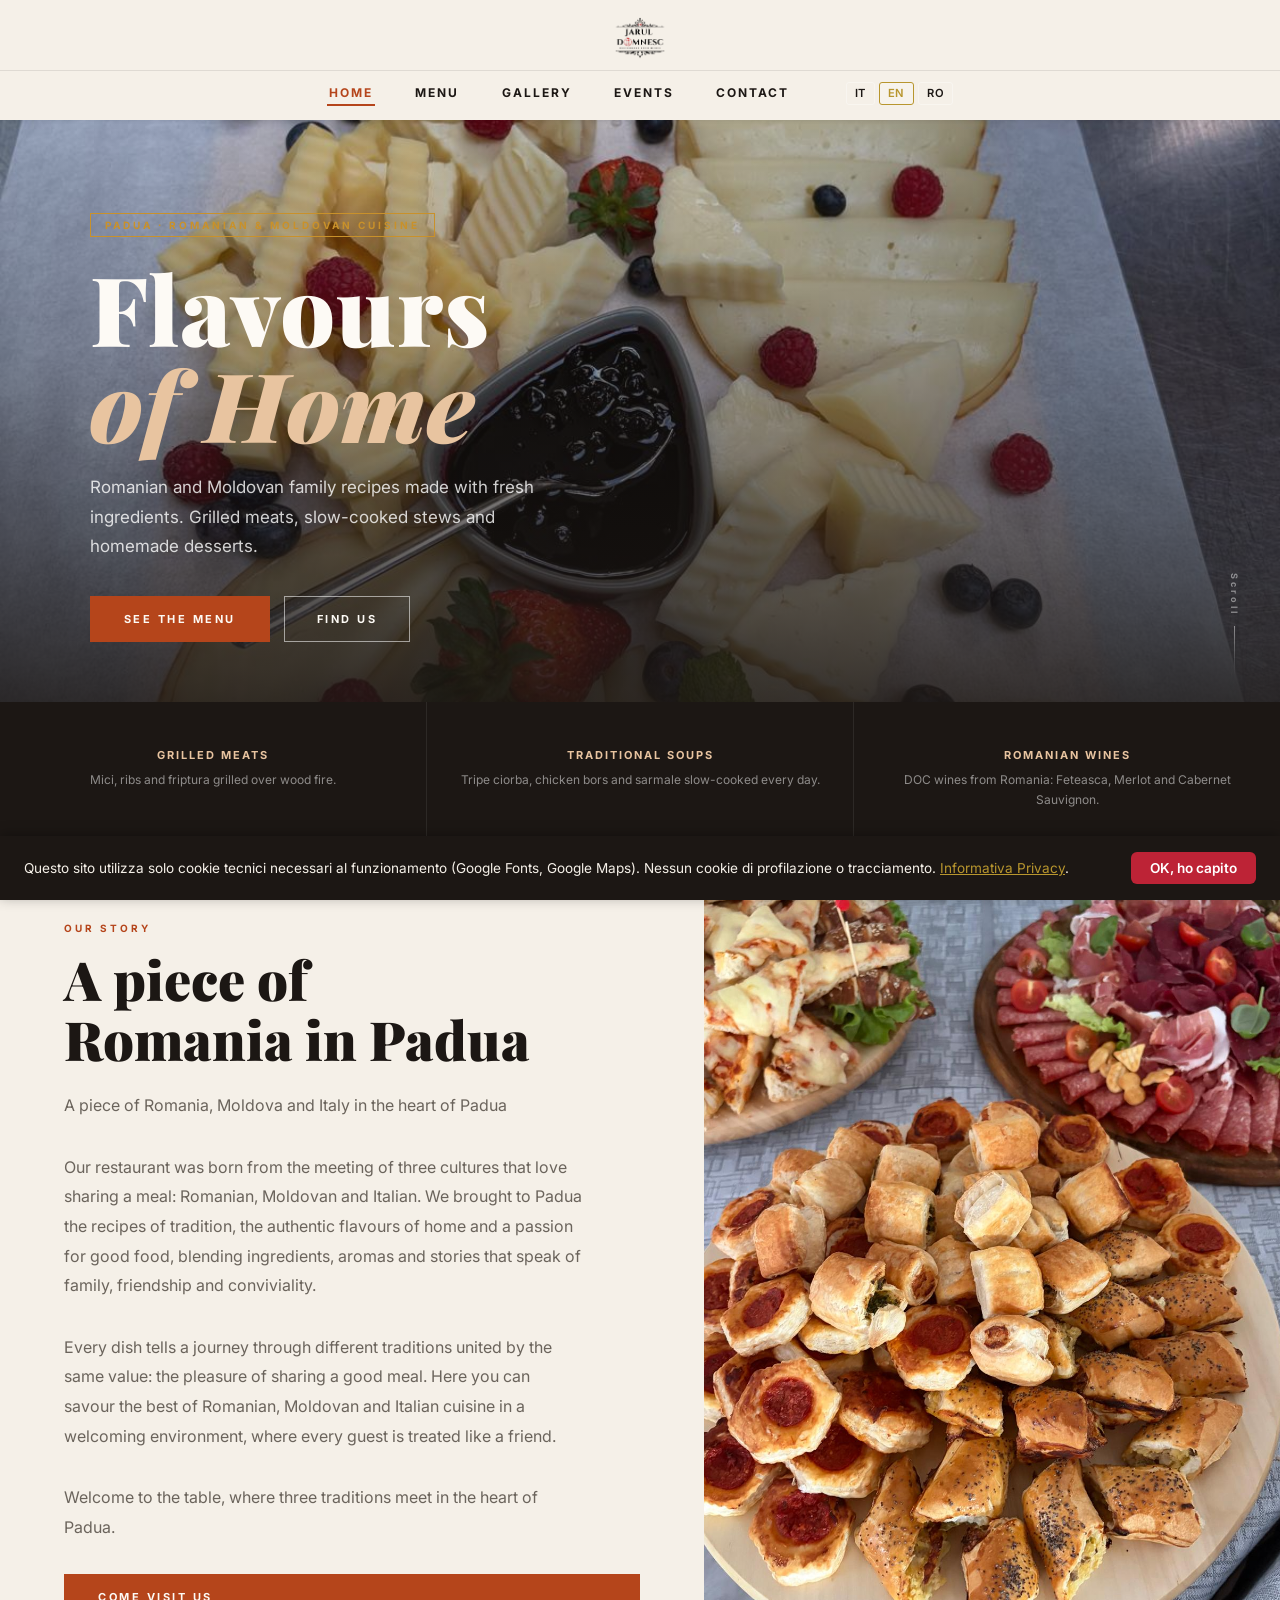
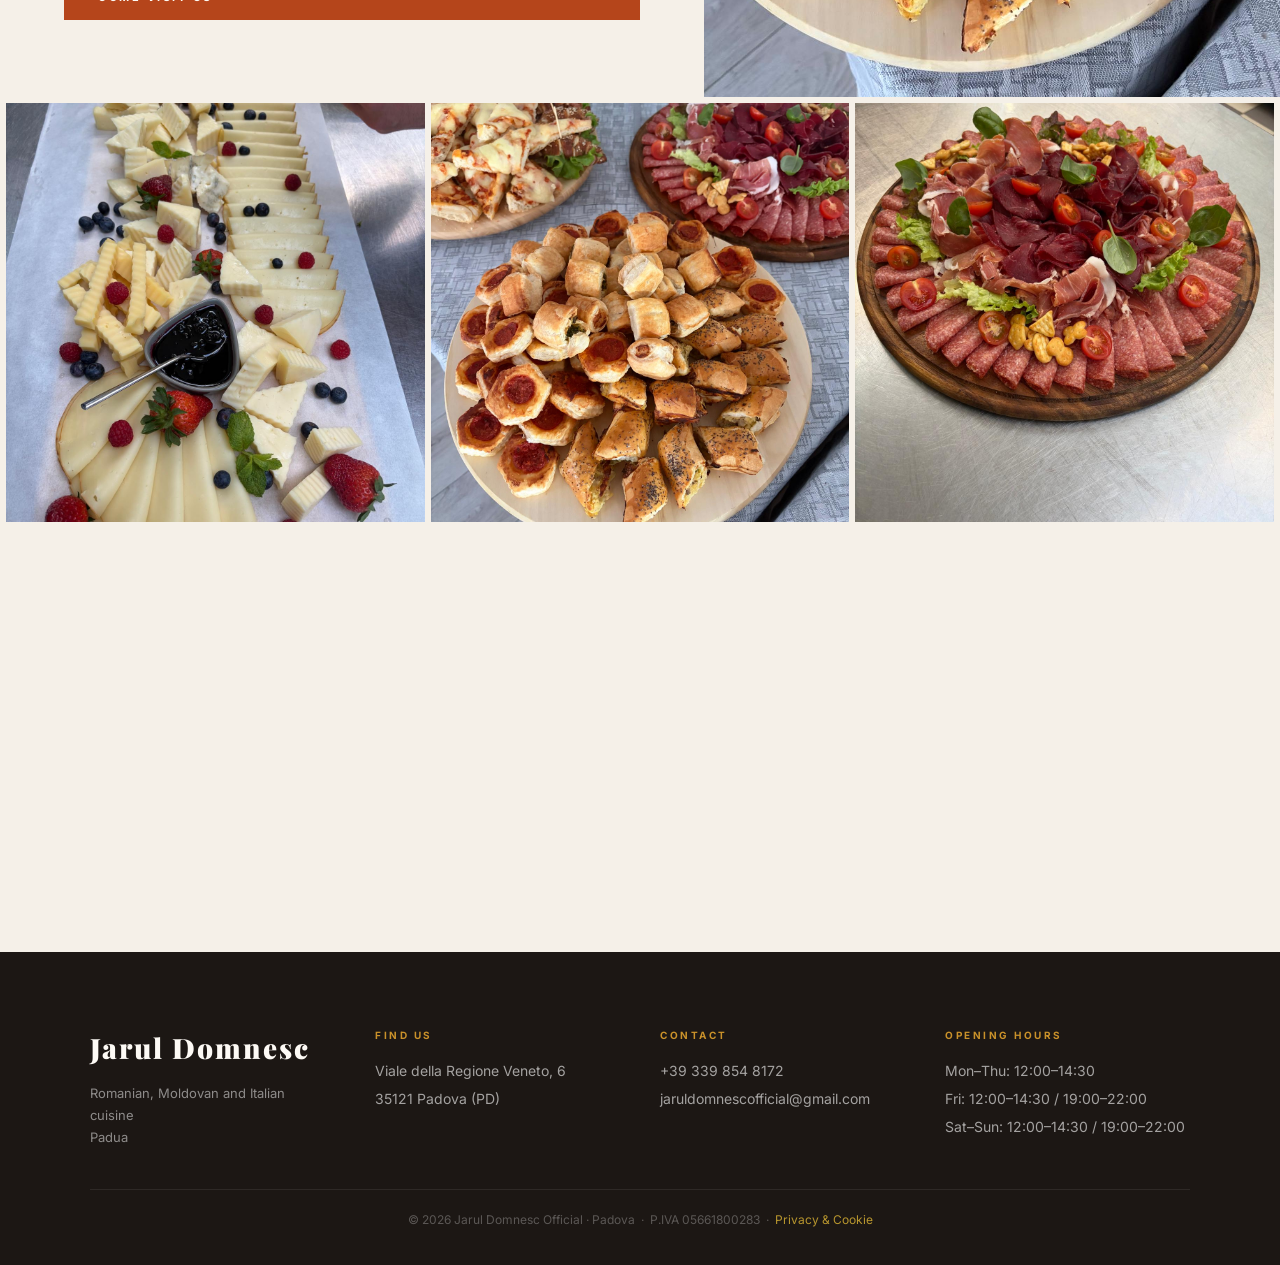
==== index.html @ e183e710 "Modificato il nome delle immagini" ====
<!DOCTYPE html>
<html lang="it">
<head>
  <meta charset="UTF-8">
  <meta name="viewport" content="width=device-width, initial-scale=1.0">
  <meta name="description" content="Jarul Domnesc Official — Ristorante di cucina rumena, moldava e italiana a Padova. Menu fisso a pranzo, aperto tutti i giorni.">
  <title>Jarul Domnesc Official — Ristorante Rumeno · Padova</title>
  <meta property="og:title" content="Jarul Domnesc Official — Ristorante Rumeno · Padova">
  <meta property="og:description" content="Cucina rumena, moldava e italiana nel cuore di Padova. Sapori autentici, carne alla brace e ospitalità calda.">
  <meta property="og:type" content="restaurant">
  <meta property="og:locale" content="it_IT">
  <link rel="preconnect" href="https://fonts.googleapis.com">
  <link rel="preconnect" href="https://fonts.gstatic.com" crossorigin>
  <link href="https://fonts.googleapis.com/css2?family=Playfair+Display:ital,wght@0,700;0,900;1,700&family=Inter:wght@400;600;700&display=swap" rel="stylesheet">
  <link rel="stylesheet" href="assets/css/style.css">
  <style>
    .hero-video-wrap { position: absolute; inset: 0; overflow: hidden; z-index: 0; }
    .hero-video-wrap video { width: 100%; height: 100%; object-fit: cover; display: block; }
    .hero-video-wrap img { position: absolute; inset: 0; width: 100%; height: 100%; object-fit: cover; z-index: -1; }

    /* ─── Language switcher ─────────────────────────────────────────── */
    .lang-switcher {
      display: flex;
      align-items: center;
      gap: 0.25rem;
      margin-left: 1rem;
    }
    .lang-btn {
      background: transparent;
      border: 1px solid rgba(255, 255, 255, 0.35);
      color: inherit;
      font: 600 0.7rem/1 'Inter', sans-serif;
      letter-spacing: 0.05em;
      padding: 0.3rem 0.5rem;
      border-radius: 3px;
      cursor: pointer;
      transition: background 0.2s, border-color 0.2s;
    }
    .lang-btn:hover {
      background: rgba(255, 255, 255, 0.12);
      border-color: rgba(255, 255, 255, 0.6);
    }
    .lang-btn--active {
      background: rgba(255, 255, 255, 0.18);
      border-color: #b8962e;
      color: #b8962e;
    }

    /* ─── Video grid items ──────────────────────────────────────────── */
    .foto-grid-item video {
      width: 100%;
      height: 100%;
      object-fit: cover;
      display: block;
    }
  </style>
</head>
<body>

  <a class="skip-link" href="#main-content" data-i18n="skip.link">Salta al contenuto</a>

  <nav class="topnav" id="myTopnav" aria-label="Navigazione principale">
    <div class="nav-top-row">
      <a href="index.html" class="logo"><img src="assets/logo-removebg-jarulDomnesc.png" alt="Jarul Domnesc" height="55" style="display:block;"></a>
      <button class="nav-hamburger" id="navHamburger" aria-label="Apri menu" aria-expanded="false">&#9776;</button>
    </div>
    <div class="nav-links">
      <a href="index.html" data-i18n="nav.home">Home</a>
      <a href="menu.html" data-i18n="nav.menu">Menu</a>
      <a href="struttura.html" data-i18n="nav.struttura">Struttura</a>
      <a href="eventi.html" data-i18n="nav.eventi">Eventi</a>
      <a href="contatti.html" data-i18n="nav.contatti">Contatti</a>
      <div class="lang-switcher" aria-label="Seleziona lingua">
        <button type="button" data-lang-btn="it" class="lang-btn lang-btn--active" aria-label="Italiano">IT</button>
        <button type="button" data-lang-btn="en" class="lang-btn" aria-label="English">EN</button>
        <button type="button" data-lang-btn="ro" class="lang-btn" aria-label="Română">RO</button>
      </div>
    </div>
  </nav>

  <main id="main-content">

    <section class="hero" aria-label="Hero">
      <div class="hero-video-wrap" aria-hidden="true">
        <img src="assets/tagliere2.jpeg" alt="">
        <video autoplay muted loop playsinline preload="none">
          <source src="assets/WhatsApp Video 2026-06-10 at 07.23.28.mp4" type="video/mp4">
        </video>
      </div>
      <div class="hero-inner">
        <span class="hero-badge" data-i18n="hero.badge">Padova &middot; Cucina Rumena &amp; Moldava</span>
        <h1 class="hero-title" data-i18n="hero.title">Sapori<br><em>di Casa</em></h1>
        <p class="hero-sub" data-i18n="hero.sub">Piatti della tradizione rumena e moldava preparati con ingredienti freschi e ricette di famiglia. Carne alla brace, stufati lenti e dolci fatti in casa.</p>
        <div class="hero-ctas">
          <a href="menu.html" class="btn-primary" data-i18n="hero.cta.menu">Scopri il Menu</a>
          <a href="contatti.html" class="btn-ghost" data-i18n="hero.cta.map">Dove Siamo</a>
        </div>
      </div>
      <div class="hero-scroll-hint" aria-hidden="true">
        <span data-i18n="scroll.hint">Scorri</span>
        <div class="scroll-line"></div>
      </div>
    </section>

    <section class="features-strip" aria-label="Caratteristiche">
      <div class="feature-item">
        <span class="feature-icon" aria-hidden="true"></span>
        <div class="feature-title" data-i18n="feat.grill.title">Carne alla Brace</div>
        <p class="feature-desc" data-i18n="feat.grill.desc">Mici, costite e friptura grigliate al momento su brace di legna.</p>
      </div>
      <div class="feature-item">
        <span class="feature-icon" aria-hidden="true"></span>
        <div class="feature-title" data-i18n="feat.soup.title">Zuppe Tradizionali</div>
        <p class="feature-desc" data-i18n="feat.soup.desc">Ciorba di trippa, bors di pollo e sarmale cotti a fuoco lento ogni giorno.</p>
      </div>
      <div class="feature-item">
        <span class="feature-icon" aria-hidden="true"></span>
        <div class="feature-title" data-i18n="feat.wine.title">Vini Rumeni</div>
        <p class="feature-desc" data-i18n="feat.wine.desc">Selezione di vini DOC della Romania: Feteasca, Merlot e Cabernet Sauvignon.</p>
      </div>
    </section>

    <section class="about-strip" aria-label="Chi siamo">
      <div class="about-strip-text">
        <span class="section-eyebrow" data-i18n="about.eyebrow">La Nostra Storia</span>
        <h2 class="section-title" data-i18n="about.title">Un pezzo di<br>Romania a Padova</h2>
        <p class="section-body section-body--subtitle" data-i18n="about.subtitle">Un pezzo di Romania, Moldova e Italia nel cuore di Padova</p>
        <p class="section-body" data-i18n="about.body">Il nostro ristorante nasce dall'incontro di tre culture che amano stare a tavola: quella rumena, moldava e italiana. Abbiamo portato a Padova le ricette della tradizione, i sapori autentici di casa e la passione per la buona cucina, unendo ingredienti, profumi e storie che parlano di famiglia, amicizia e convivialità.</p>
        <p class="section-body" data-i18n="about.body2">Ogni piatto racconta un viaggio tra tradizioni diverse ma accomunate dallo stesso valore: il piacere di condividere un buon pasto. Qui potrete assaporare il meglio della cucina rumena, moldava e italiana in un ambiente accogliente, dove ogni ospite è accolto come un amico.</p>
        <p class="section-body section-body--tagline" data-i18n="about.tagline">Benvenuti a tavola, dove tre tradizioni si incontrano nel cuore di Padova. 🇷🇴🇲🇩🇮🇹🍷✨</p>
        <a href="contatti.html" class="btn-primary" data-i18n="about.cta">Vieni a Trovarci</a>
      </div>
      <div class="about-strip-img">
        <img src="assets/tagliere1.jpeg" alt="Salone del ristorante Jarul Domnesc Official a Padova" width="800" height="600" loading="lazy">
      </div>
    </section>

    <section class="foto-grid" aria-label="Galleria foto">
      <div class="foto-grid-item"><img src="assets/tagliere2.jpeg" alt="Piatto di formaggi con marmellata" width="600" height="600" loading="lazy"></div>
      <div class="foto-grid-item"><img src="assets/tagliere1.jpeg" alt="Piatti del ristorante" width="600" height="600" loading="lazy"></div>
      <div class="foto-grid-item"><img src="assets/tagliere.jpeg" alt="Salumi" width="600" height="600" loading="lazy"></div>
      <div class="foto-grid-item">
        <video autoplay muted loop playsinline preload="none" aria-label="Video piatto del ristorante">
          <source src="assets/WhatsApp Video 2026-06-10 at 07.15.23.mp4" type="video/mp4">
        </video>
      </div>
      <div class="foto-grid-item">
        <video autoplay muted loop playsinline preload="none" aria-label="Video piatto del ristorante">
          <source src="assets/WhatsApp Video 2026-06-10 at 07.16.07.mp4" type="video/mp4">
        </video>
      </div>
      <div class="foto-grid-item">
        <video autoplay muted loop playsinline preload="none" aria-label="Video piatto del ristorante">
          <source src="assets/WhatsApp Video 2026-06-10 at 07.17.47.mp4" type="video/mp4">
        </video>
      </div>
    </section>

  </main>

  <footer>
    <div class="footer-inner">
      <div class="footer-brand">
        <div class="footer-logo"><em>Jarul</em> Domnesc</div>
        <p class="footer-tagline" data-i18n="footer.tagline">Cucina rumena, moldava e italiana<br>Padova</p>
      </div>
      <div class="footer-col">
        <h4 data-i18n="footer.where">Dove Siamo</h4>
        <address>Viale della Regione Veneto, 6<br>35121 Padova (PD)</address>
      </div>
      <div class="footer-col">
        <h4 data-i18n="footer.contacts">Contatti</h4>
        <p><a href="tel:+393398548172">+39 339 854 8172</a></p>
        <p><a href="mailto:jaruldomnescofficial@gmail.com">jaruldomnescofficial@gmail.com</a></p>
      </div>
      <div class="footer-col">
        <h4 data-i18n="footer.hours">Orari</h4>
        <p data-i18n="footer.schedule">Lun&ndash;Gio: 12:00&ndash;14:30<br>Ven: 12:00&ndash;14:30 / 19:00&ndash;22:00<br>Sab&ndash;Dom: 12:00&ndash;14:30 / 19:00&ndash;22:00</p>
      </div>
    </div>
    <div class="footer-bottom">
      &copy; 2026 Jarul Domnesc Official &middot; Padova &nbsp;&middot;&nbsp; P.IVA 05661800283
      &nbsp;&middot;&nbsp; <a href="privacy.html" style="color:#b8962e;">Privacy &amp; Cookie</a>
    </div>
  </footer>

  <button class="scroll-top" id="scrollTop" aria-label="Torna su">&#8679;</button>
  <script src="assets/js/main.js" defer></script>
  <script src="assets/js/cookie.js" defer></script>
  <script src="assets/js/i18n.js" defer></script>
</body>
</html>
---- assets/css/style.css ----
/* ============================================
   JARUL DOMNESC — Global Stylesheet
   Ristorante Rumeno · Padova
============================================ */

:root {
  --bg:           #f5f0e8;
  --accent:       #b5451b;
  --accent-dark:  #8a2f10;
  --accent-light: #e8c4a0;
  --black:        #1c1714;
  --gray:         #6b645c;
  --footer-bg:    #1c1714;
  --white:        #fdfaf5;
  --gold:         #c9912a;
  --font-display: 'Playfair Display', 'Georgia', serif;
  --font-body:    'Inter', 'Helvetica Neue', sans-serif;
}

*, *::before, *::after { box-sizing: border-box; margin: 0; padding: 0; }
html { scroll-behavior: smooth; }
body { font-family: var(--font-body); background-color: var(--bg); color: var(--black); overflow-x: hidden; }
img { display: block; max-width: 100%; height: auto; }
a { text-decoration: none; color: inherit; }

.skip-link { position: absolute; top: -40px; left: 0; background: var(--accent); color: var(--white); padding: 8px 16px; z-index: 9999; transition: top .2s; }
.skip-link:focus { top: 0; }

.topnav { position: fixed; top: 0; left: 0; width: 100%; background-color: var(--bg); z-index: 1000; box-shadow: 0 1px 4px rgba(0,0,0,0.08); display: flex; flex-direction: column; align-items: stretch; }
.nav-top-row { display: flex; align-items: center; justify-content: center; padding: 16px 24px 0; position: relative; }
.logo { display: flex; align-items: center; } .logo img { height: 44px; width: auto; display: block; mix-blend-mode: multiply; } font-family: var(--font-display); font-size: clamp(20px, 3vw, 36px); font-weight: 900; letter-spacing: 2px; text-align: center; color: var(--black); }
.logo em { font-style: normal; color: inherit; }
.nav-links { display: flex; align-items: center; justify-content: center; gap: clamp(14px, 3vw, 44px); padding: 10px 24px 14px; border-top: 1px solid rgba(0,0,0,0.09); margin-top: 10px; flex-wrap: wrap; }
.nav-links a { font-size: clamp(10px, 1.1vw, 12px); font-weight: 700; letter-spacing: 2px; color: var(--black); padding: 4px 2px; border-bottom: 2px solid transparent; transition: color .2s, border-color .2s; white-space: nowrap; text-transform: uppercase; }
.nav-links a:hover, .nav-links a.active { color: var(--accent); border-bottom-color: var(--accent); }
.nav-hamburger { display: none; position: absolute; right: 20px; top: 50%; transform: translateY(-50%); font-size: 22px; background: none; border: none; cursor: pointer; color: var(--black); padding: 4px 8px; line-height: 1; }
@media (max-width: 768px) {
  .nav-hamburger { display: block; }
  .nav-links { display: none; flex-direction: column; align-items: flex-start; gap: 0; padding: 0 20px 14px; margin-top: 8px; }
  .nav-links a { width: 100%; padding: 11px 0; border-bottom: 1px solid rgba(0,0,0,0.07); font-size: 13px; }
  .topnav.open .nav-links { display: flex; }
}

/* Hero con supporto video */
.hero { position: relative; min-height: clamp(480px, 78vh, 780px); display: flex; flex-direction: column; align-items: flex-start; justify-content: flex-end; padding: 0 clamp(28px, 7vw, 100px) 60px; overflow: hidden; background: var(--black); }
.hero::before { content: ''; position: absolute; inset: 0; z-index: 1; background: linear-gradient(to top, rgba(28,23,20,0.88) 0%, rgba(28,23,20,0.38) 50%, rgba(28,23,20,0.10) 100%); pointer-events: none; }
.hero-video-wrap { position: absolute; inset: 0; overflow: hidden; z-index: 0; }
.hero-video-wrap video { width: 100%; height: 100%; object-fit: cover; display: block; }
.hero-video-wrap img { position: absolute; inset: 0; width: 100%; height: 100%; object-fit: cover; z-index: -1; }
.hero-inner { position: relative; z-index: 2; max-width: 680px; text-align: left; }
.hero-badge { display: inline-block; font-size: 10px; font-weight: 700; letter-spacing: 3px; color: var(--gold); border: 1.5px solid var(--gold); padding: 5px 14px; margin-bottom: 22px; text-transform: uppercase; }
.hero-title { font-family: var(--font-display); font-size: clamp(44px, 8.5vw, 96px); font-weight: 900; color: var(--white); line-height: 1.0; letter-spacing: 1px; margin-bottom: 22px; }
.hero-title em { font-style: italic; color: var(--accent-light); }
.hero-sub { font-size: clamp(14px, 1.5vw, 17px); color: rgba(255,255,255,0.80); line-height: 1.75; max-width: 480px; margin-bottom: 34px; }
.hero-ctas { display: flex; gap: 14px; flex-wrap: wrap; }
.btn-primary { display: inline-block; background-color: var(--accent); color: var(--white); font-size: 11px; font-weight: 700; letter-spacing: 2.5px; padding: 16px 34px; transition: background .2s; text-transform: uppercase; }
.btn-primary:hover { background-color: var(--accent-dark); }
.btn-ghost { display: inline-block; background: transparent; color: var(--white); font-size: 11px; font-weight: 700; letter-spacing: 2.5px; padding: 15px 32px; border: 1.5px solid rgba(255,255,255,0.55); transition: background .2s, border-color .2s; text-transform: uppercase; }
.btn-ghost:hover { background: rgba(255,255,255,0.1); border-color: var(--white); }
.hero-scroll-hint { position: absolute; bottom: 28px; right: 40px; z-index: 2; display: flex; flex-direction: column; align-items: center; gap: 10px; }
.hero-scroll-hint span { font-size: 9px; font-weight: 700; letter-spacing: 3px; color: rgba(255,255,255,0.45); writing-mode: vertical-rl; }
.scroll-line { width: 1px; height: 48px; background: linear-gradient(to bottom, rgba(255,255,255,0.45), transparent); }
@media (max-width: 560px) { .hero { padding: 0 22px 44px; } .hero-scroll-hint { display: none; } }

.features-strip { background-color: var(--black); color: var(--white); display: flex; justify-content: center; align-items: stretch; flex-wrap: wrap; }
.feature-item { flex: 1; min-width: 180px; padding: clamp(22px, 3vw, 36px) clamp(16px, 2.5vw, 28px); text-align: center; border-right: 1px solid rgba(255,255,255,0.08); transition: background .2s; }
.feature-item:last-child { border-right: none; }
.feature-item:hover { background: rgba(255,255,255,0.04); }
.feature-icon { font-size: 26px; display: block; margin-bottom: 10px; }
.feature-title { font-size: 11px; font-weight: 700; letter-spacing: 2px; text-transform: uppercase; margin-bottom: 8px; color: var(--accent-light); }
.feature-desc { font-size: 12px; color: rgba(255,255,255,0.50); line-height: 1.65; }

.about-strip { display: flex; gap: 0; min-height: 480px; flex-wrap: wrap; }
.about-strip-text { flex: 1; min-width: 280px; padding: clamp(40px, 6vw, 90px) clamp(28px, 5vw, 72px); display: flex; flex-direction: column; justify-content: center; }
.section-eyebrow { font-size: 10px; font-weight: 700; letter-spacing: 3px; text-transform: uppercase; color: var(--accent); margin-bottom: 16px; display: block; }
.section-title { font-family: var(--font-display); font-size: clamp(28px, 4.5vw, 54px); font-weight: 900; line-height: 1.1; margin-bottom: 22px; }
.section-body { font-size: clamp(14px, 1.5vw, 16px); line-height: 1.85; color: var(--gray); max-width: 520px; margin-bottom: 32px; }
.about-strip-img { flex: 1; min-width: 280px; min-height: 380px; overflow: hidden; }
.about-strip-img img { width: 100%; height: 100%; object-fit: cover; transition: transform .5s ease; display: block; }
.about-strip-img img:hover { transform: scale(1.04); }

.menu-preview { background-color: var(--white); padding: clamp(44px, 6vw, 90px) clamp(20px, 5vw, 72px); text-align: center; }
.menu-preview-header { margin-bottom: 44px; }
.menu-preview-grid { display: grid; grid-template-columns: repeat(auto-fill, minmax(220px, 1fr)); gap: 28px; max-width: 1100px; margin: 0 auto 44px; }
.dish-card { background: var(--bg); overflow: hidden; transition: box-shadow .25s; }
.dish-card:hover { box-shadow: 0 8px 28px rgba(0,0,0,0.12); }
.dish-card-img { width: 100%; height: 180px; object-fit: cover; display: block; }
.dish-card-body { padding: 18px 20px; text-align: left; }
.dish-card-name { font-family: var(--font-display); font-size: 17px; font-weight: 700; margin-bottom: 6px; }
.dish-card-desc { font-size: 13px; color: var(--gray); line-height: 1.6; margin-bottom: 12px; }
.dish-card-price { font-weight: 700; font-size: 15px; color: var(--accent); }

.testimonial-strip { background-color: var(--accent); color: var(--white); padding: clamp(44px, 6vw, 80px) clamp(20px, 8vw, 120px); text-align: center; }
.testimonial-quote { font-family: var(--font-display); font-size: clamp(20px, 2.5vw, 28px); font-style: italic; line-height: 1.65; max-width: 760px; margin: 0 auto 24px; }
.testimonial-author { font-size: 12px; font-weight: 700; letter-spacing: 2px; text-transform: uppercase; color: rgba(255,255,255,0.60); }

.foto-grid { display: grid; grid-template-columns: repeat(3, 1fr); gap: 6px; padding: 6px; }
.foto-grid-item { overflow: hidden; aspect-ratio: 1 / 1; }
.foto-grid-item img { width: 100%; height: 100%; object-fit: cover; transition: transform .4s ease; display: block; }
.foto-grid-item img:hover { transform: scale(1.06); }
@media (max-width: 560px) { .foto-grid { grid-template-columns: repeat(2, 1fr); } }

footer { background-color: var(--footer-bg); color: rgba(255,255,255,0.70); padding: clamp(44px, 6vw, 80px) clamp(20px, 6vw, 72px) clamp(24px, 3vw, 40px); }
.footer-inner { display: grid; grid-template-columns: repeat(auto-fit, minmax(200px, 1fr)); gap: 40px; max-width: 1100px; margin: 0 auto 40px; }
.footer-brand { display: flex; flex-direction: column; gap: 16px; }
.footer-logo { font-family: var(--font-display); font-size: 28px; font-weight: 900; letter-spacing: 2px; color: var(--white); }
.footer-logo em { font-style: normal; color: inherit; }
.footer-tagline { font-size: 13px; line-height: 1.7; color: rgba(255,255,255,0.50); max-width: 240px; }
.footer-col h4 { font-size: 10px; font-weight: 700; letter-spacing: 2.5px; text-transform: uppercase; color: var(--gold); margin-bottom: 16px; }
.footer-col p, .footer-col address { font-size: 14px; line-height: 2; font-style: normal; color: rgba(255,255,255,0.60); }
.footer-col a { color: rgba(255,255,255,0.60); transition: color .2s; }
.footer-col a:hover { color: var(--accent-light); }
.footer-bottom { border-top: 1px solid rgba(255,255,255,0.08); padding-top: 22px; text-align: center; font-size: 12px; color: rgba(255,255,255,0.28); max-width: 1100px; margin: 0 auto; }

.nav-spacer { height: clamp(72px, 10vw, 110px); }

.menu-hero { position: relative; height: clamp(260px, 38vh, 420px); overflow: hidden; background: var(--black); margin-top: clamp(72px, 10vw, 110px); }
.menu-hero-bg { width: 100%; height: 100%; object-fit: cover; opacity: 0.48; display: block; }
.menu-hero-title { position: absolute; bottom: 40px; left: clamp(28px, 7vw, 100px); font-family: var(--font-display); font-size: clamp(32px, 5vw, 64px); font-weight: 900; color: var(--white); letter-spacing: 2px; }
.menu-page-body { padding: clamp(40px, 6vw, 80px) clamp(20px, 6vw, 72px); max-width: 1100px; margin: 0 auto; }
.menu-category { margin-bottom: 56px; }
.menu-category-title { font-family: var(--font-display); font-size: clamp(22px, 3vw, 36px); font-weight: 900; border-bottom: 2px solid var(--accent); padding-bottom: 12px; margin-bottom: 28px; display: flex; align-items: center; gap: 12px; }
.menu-category-icon { font-size: 22px; }
.menu-items-grid { display: grid; grid-template-columns: repeat(auto-fill, minmax(300px, 1fr)); gap: 2px 40px; }
.menu-item { display: flex; justify-content: space-between; align-items: baseline; padding: 14px 0; border-bottom: 1px solid rgba(0,0,0,0.07); gap: 16px; }
.menu-item-info { flex: 1; }
.menu-item-name { font-family: var(--font-display); font-size: 16px; font-weight: 700; margin-bottom: 4px; }
.menu-item-desc { font-size: 13px; color: var(--gray); line-height: 1.55; }
.menu-item-price { font-weight: 700; font-size: 15px; color: var(--accent); white-space: nowrap; }

.contatti-hero { position: relative; height: clamp(220px, 32vh, 360px); overflow: hidden; background: var(--black); margin-top: clamp(72px, 10vw, 110px); }
.contatti-hero-bg { width: 100%; height: 100%; object-fit: cover; opacity: 0.45; display: block; }
.contatti-hero-title { position: absolute; bottom: 36px; left: clamp(28px, 7vw, 100px); font-family: var(--font-display); font-size: clamp(28px, 4.5vw, 56px); font-weight: 900; color: var(--white); letter-spacing: 2px; }
.contatti-body { padding: clamp(44px, 6vw, 80px) clamp(20px, 6vw, 72px); max-width: 1100px; margin: 0 auto; display: grid; grid-template-columns: 1fr 1fr; gap: 60px; }
@media (max-width: 768px) { .contatti-body { grid-template-columns: 1fr; gap: 40px; } }
.contatti-info h2 { font-family: var(--font-display); font-size: clamp(24px, 3.5vw, 40px); font-weight: 900; margin-bottom: 32px; }
.contatti-block { margin-bottom: 32px; }
.contatti-block h3 { font-size: 10px; font-weight: 700; letter-spacing: 2.5px; text-transform: uppercase; color: var(--accent); margin-bottom: 10px; }
.contatti-block p, .contatti-block address { font-size: 15px; line-height: 1.9; color: var(--gray); font-style: normal; }
.contatti-block a { color: var(--accent-dark); }
.contatti-block a:hover { color: var(--accent); }
.orari-table { width: 100%; border-collapse: collapse; margin-top: 8px; }
.orari-table td { padding: 8px 0; font-size: 14px; color: var(--gray); border-bottom: 1px solid rgba(0,0,0,0.06); }
.orari-table td:last-child { text-align: right; font-weight: 600; color: var(--black); }
.orari-chiuso { color: var(--accent) !important; }
.map-wrapper { border-radius: 4px; overflow: hidden; height: 100%; min-height: 380px; }
.map-wrapper iframe { width: 100%; height: 100%; min-height: 380px; border: 0; display: block; }

/* Hero mobile: spazio per navbar fixed */
@media (max-width: 768px) {
  .hero-inner {
    padding-top: 100px;
  }
}

/* Scroll to top button */
.scroll-top { position: fixed; bottom: 28px; left: 28px; width: 48px; height: 48px; border-radius: 50%; background: var(--footer-bg); color: var(--white); border: 2px solid rgba(255,255,255,0.2); font-size: 22px; cursor: pointer; display: flex; align-items: center; justify-content: center; opacity: 0; visibility: hidden; transition: opacity .3s, visibility .3s, background .2s; z-index: 999; }
.scroll-top.visible { opacity: 1; visibility: visible; }
.scroll-top:hover { background: var(--accent); border-color: var(--accent); }

/* Page hero (struttura, eventi, 404) */
.page-hero { position: relative; height: 340px; overflow: hidden; display: flex; align-items: flex-end; margin-top: clamp(72px, 10vw, 110px); }
.page-hero img { position: absolute; inset: 0; width: 100%; height: 100%; object-fit: cover; filter: brightness(.55); }
.page-hero-content { position: relative; z-index: 1; padding: 2.5rem 2rem; max-width: 1100px; margin: 0 auto; width: 100%; }
.page-hero-content h1 { font-family: var(--font-display); font-size: clamp(2.2rem, 5vw, 3.5rem); color: #fff; margin: 0; }


/* ─── Language switcher ────────────────────────────────────────────────────── */
.lang-switcher {
  display: flex;
  align-items: center;
  gap: 0.25rem;
  margin-left: 1rem;
}

.lang-btn {
  background: transparent;
  border: 1px solid rgba(255, 255, 255, 0.35);
  color: inherit;
  font: 600 0.7rem/1 'Inter', sans-serif;
  letter-spacing: 0.05em;
  padding: 0.3rem 0.5rem;
  border-radius: 3px;
  cursor: pointer;
  transition: background 0.2s, border-color 0.2s;
}

.lang-btn:hover {
  background: rgba(255, 255, 255, 0.12);
  border-color: rgba(255, 255, 255, 0.6);
}

.lang-btn--active {
  background: rgba(255, 255, 255, 0.18);
  border-color: #b8962e;
  color: #b8962e;
}

@media (max-width: 768px) {
  .lang-switcher {
    margin-left: 0;
    margin-top: 0.5rem;
    justify-content: center;
  }
}
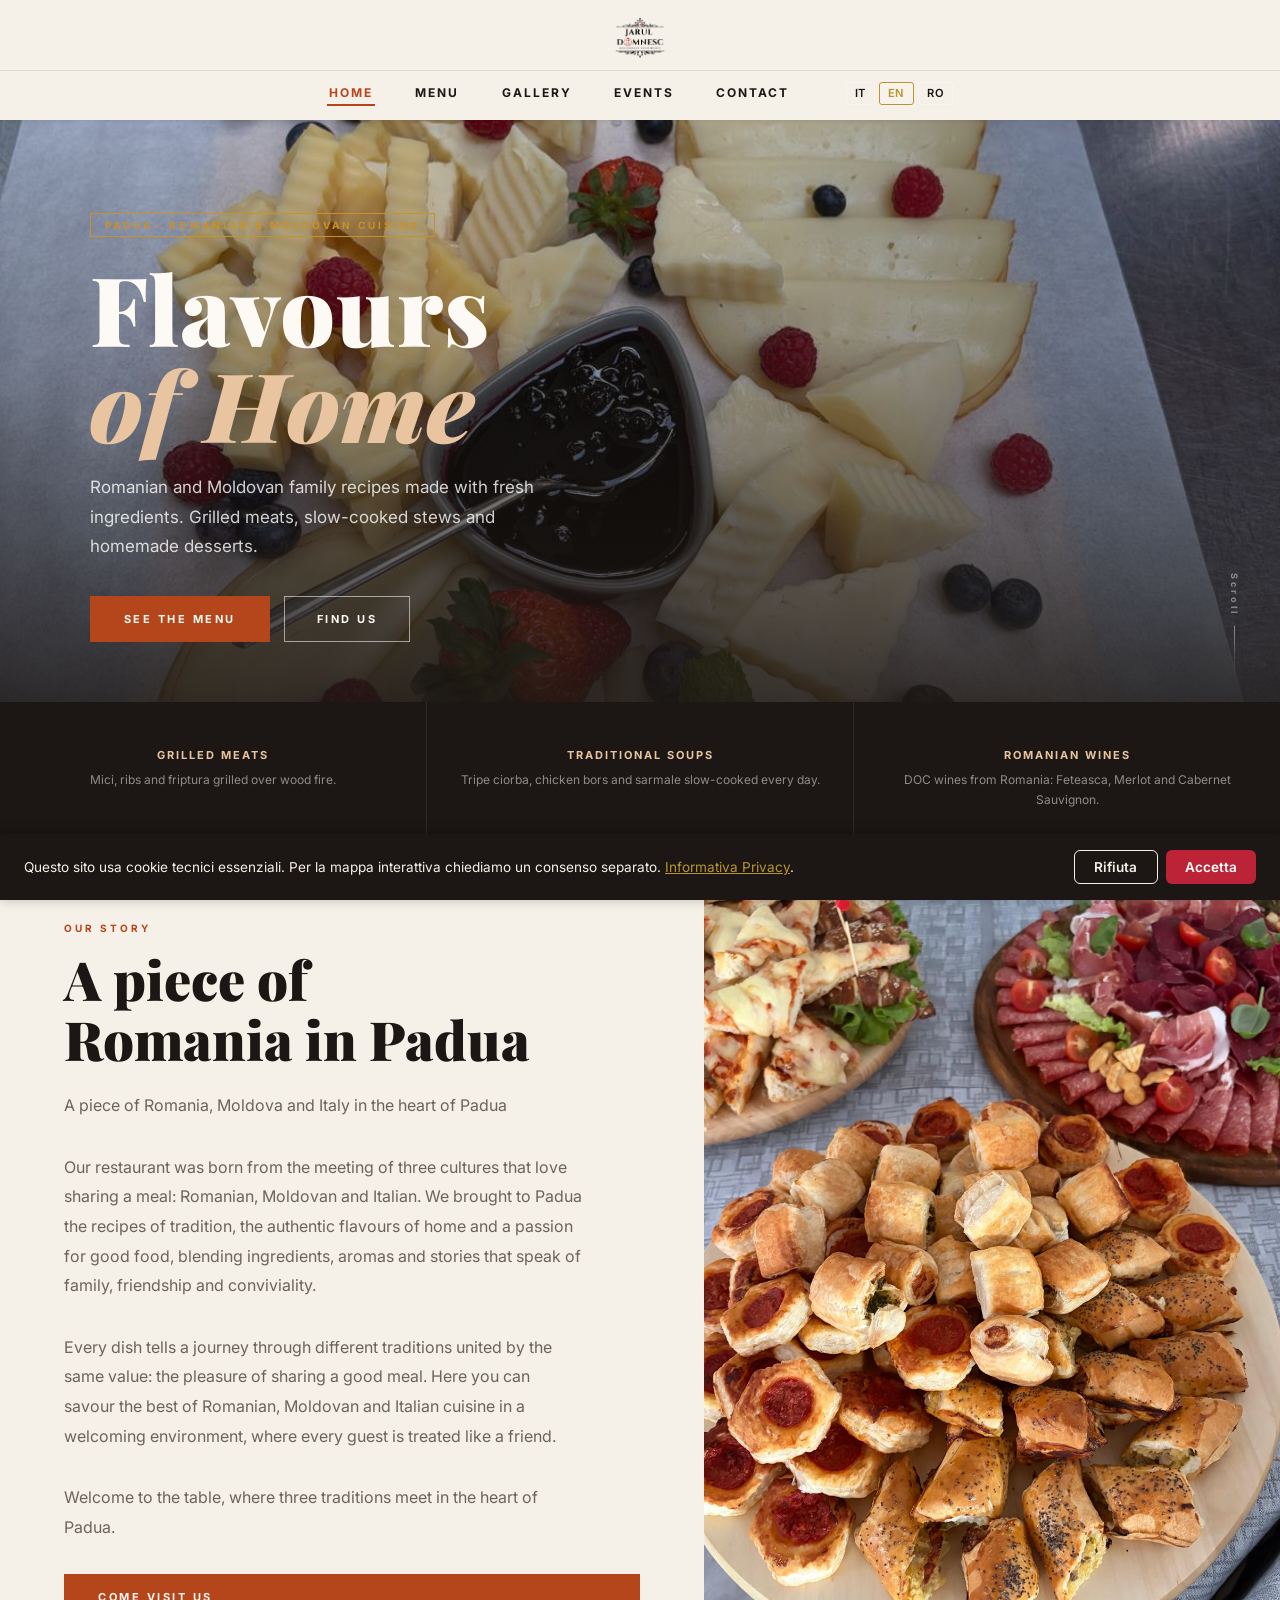
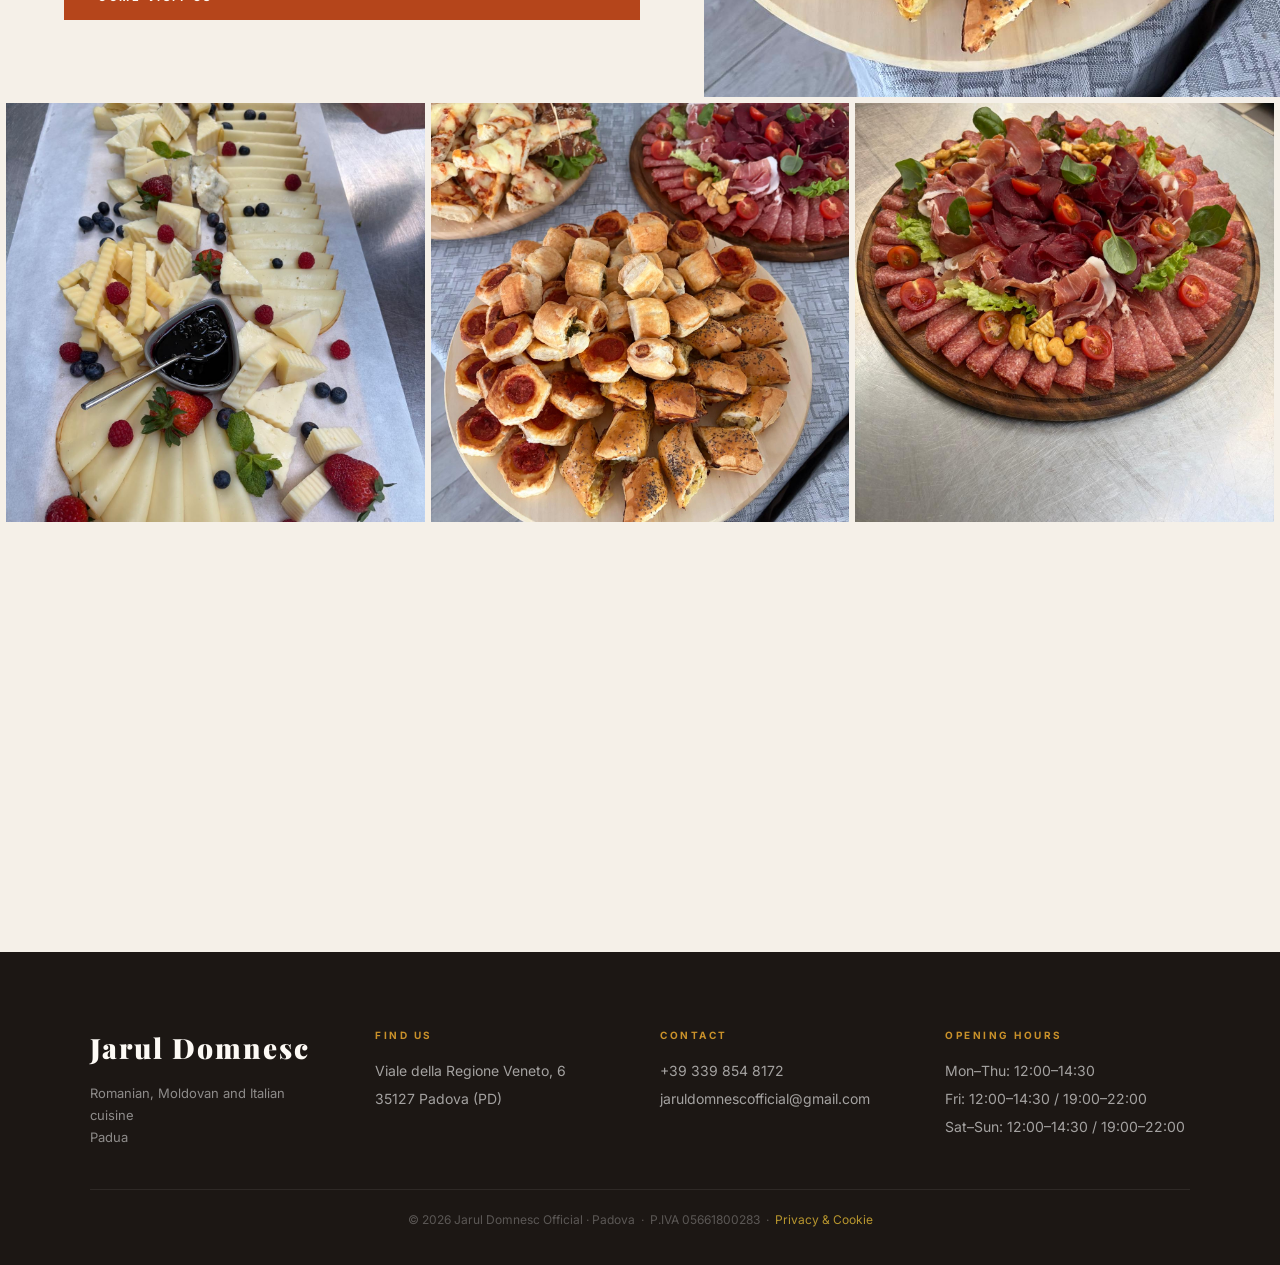
==== commit d018109b: "Update address in footer section" ====
--- a/index.html
+++ b/index.html
@@ -166,7 +166,7 @@
       </div>
       <div class="footer-col">
         <h4 data-i18n="footer.where">Dove Siamo</h4>
-        <address>Viale della Regione Veneto, 6<br>35121 Padova (PD)</address>
+        <address>Viale della Regione Veneto, 6<br>35127 Padova (PD)</address>
       </div>
       <div class="footer-col">
         <h4 data-i18n="footer.contacts">Contatti</h4>
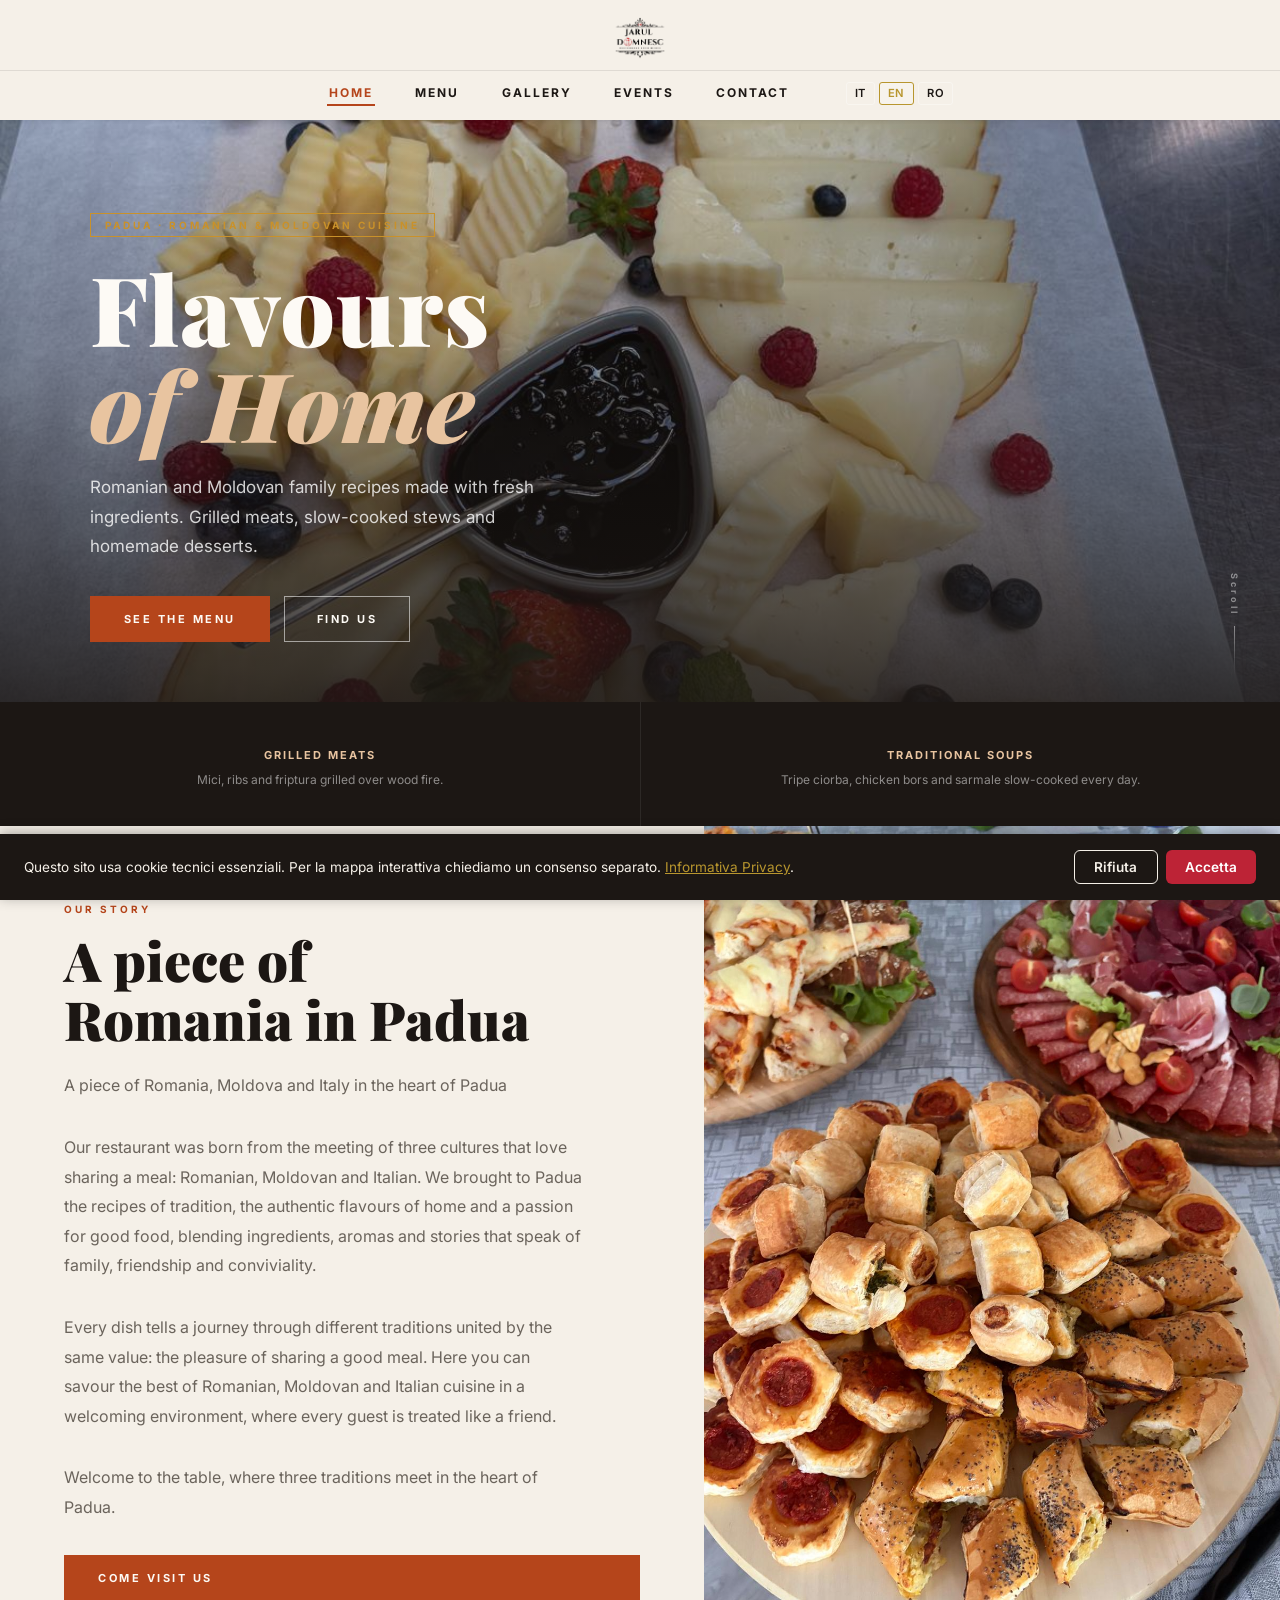
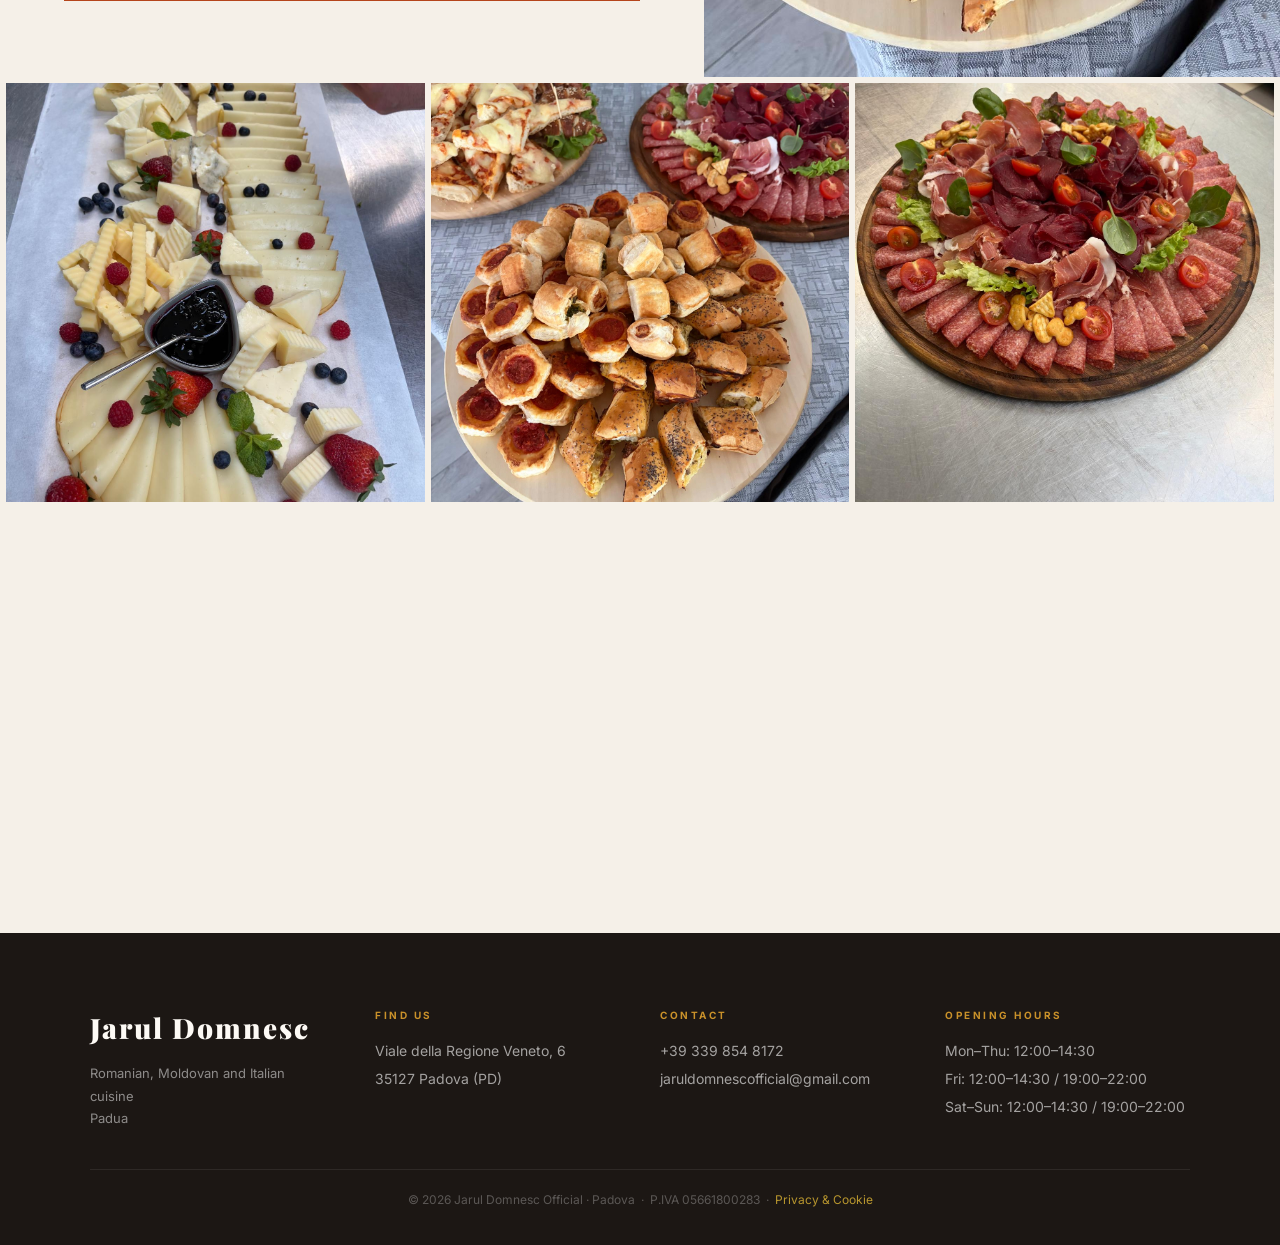
==== commit da18eac6: "Remove wine feature section from index.html Removed the wine feature section from the index.html fil" ====
--- a/index.html
+++ b/index.html
@@ -113,12 +113,7 @@
         <div class="feature-title" data-i18n="feat.soup.title">Zuppe Tradizionali</div>
         <p class="feature-desc" data-i18n="feat.soup.desc">Ciorba di trippa, bors di pollo e sarmale cotti a fuoco lento ogni giorno.</p>
       </div>
-      <div class="feature-item">
-        <span class="feature-icon" aria-hidden="true"></span>
-        <div class="feature-title" data-i18n="feat.wine.title">Vini Rumeni</div>
-        <p class="feature-desc" data-i18n="feat.wine.desc">Selezione di vini DOC della Romania: Feteasca, Merlot e Cabernet Sauvignon.</p>
-      </div>
-    </section>
+</section>
 
     <section class="about-strip" aria-label="Chi siamo">
       <div class="about-strip-text">
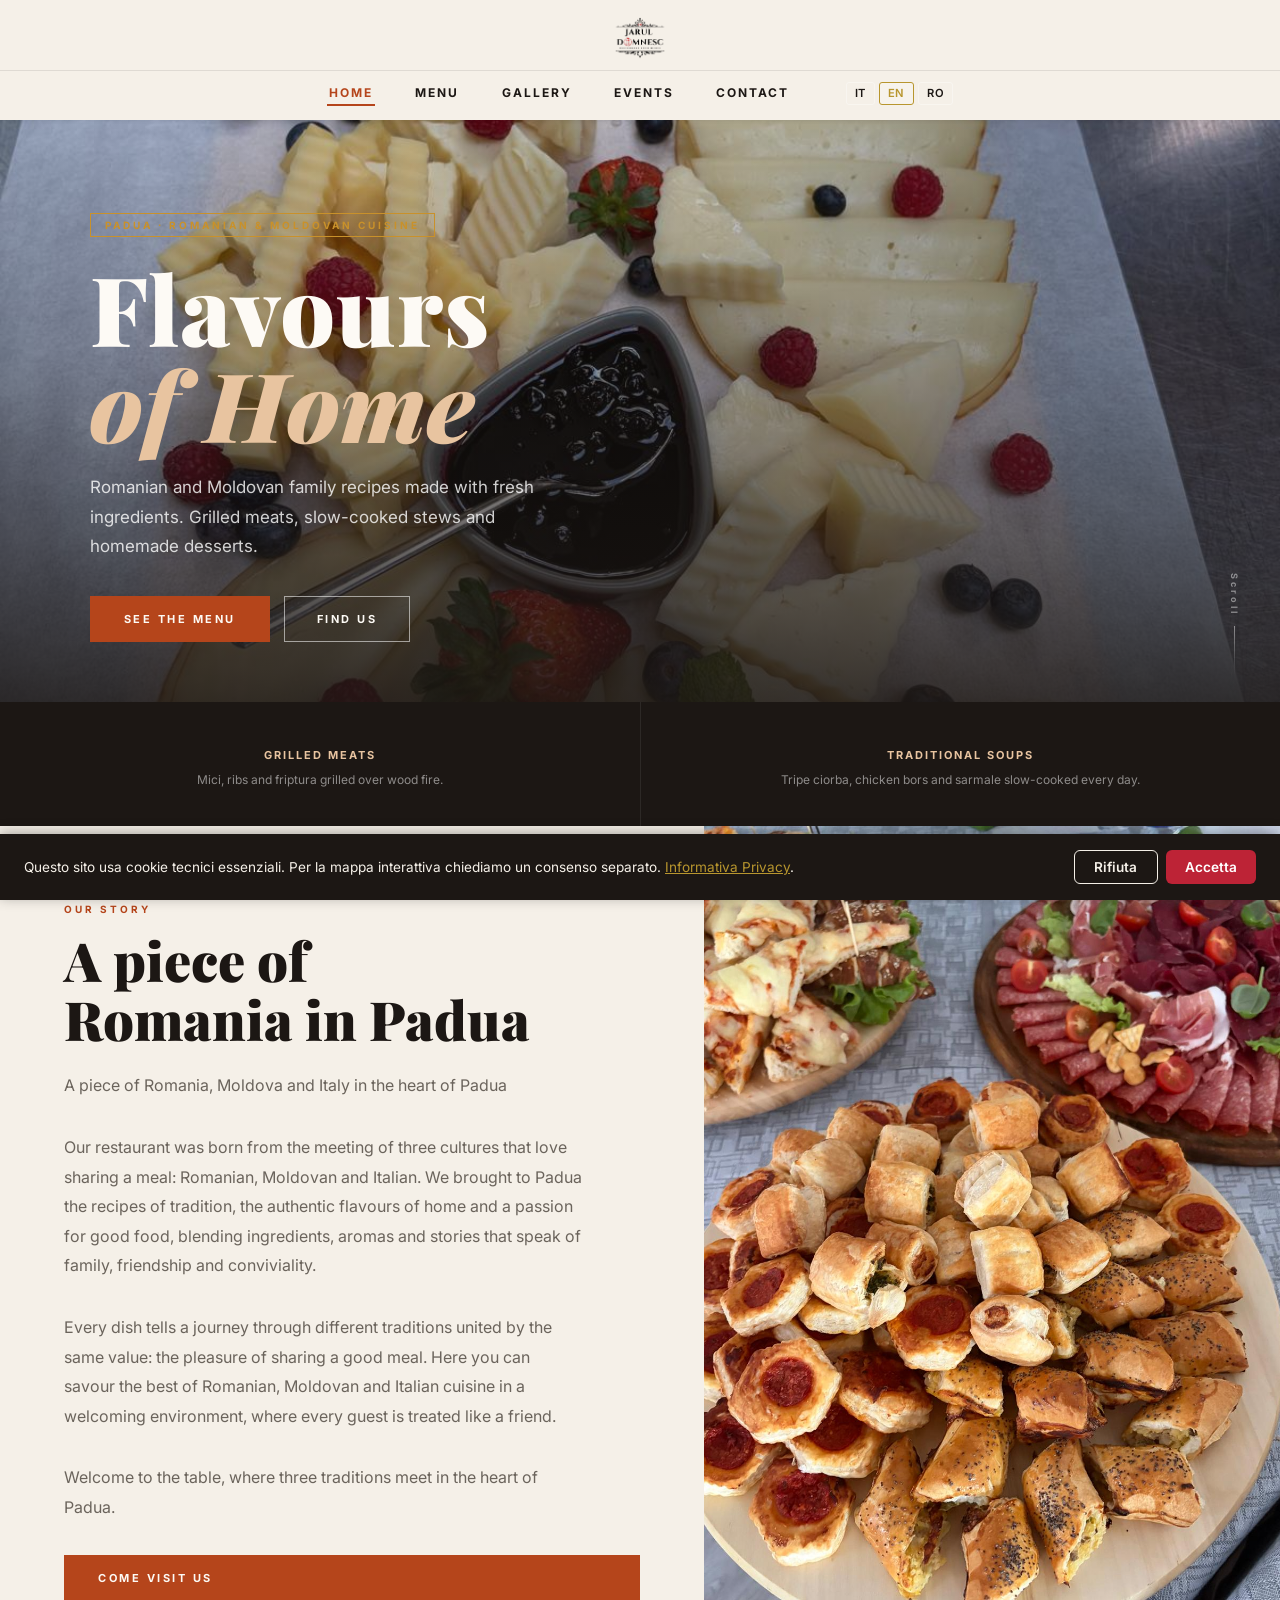
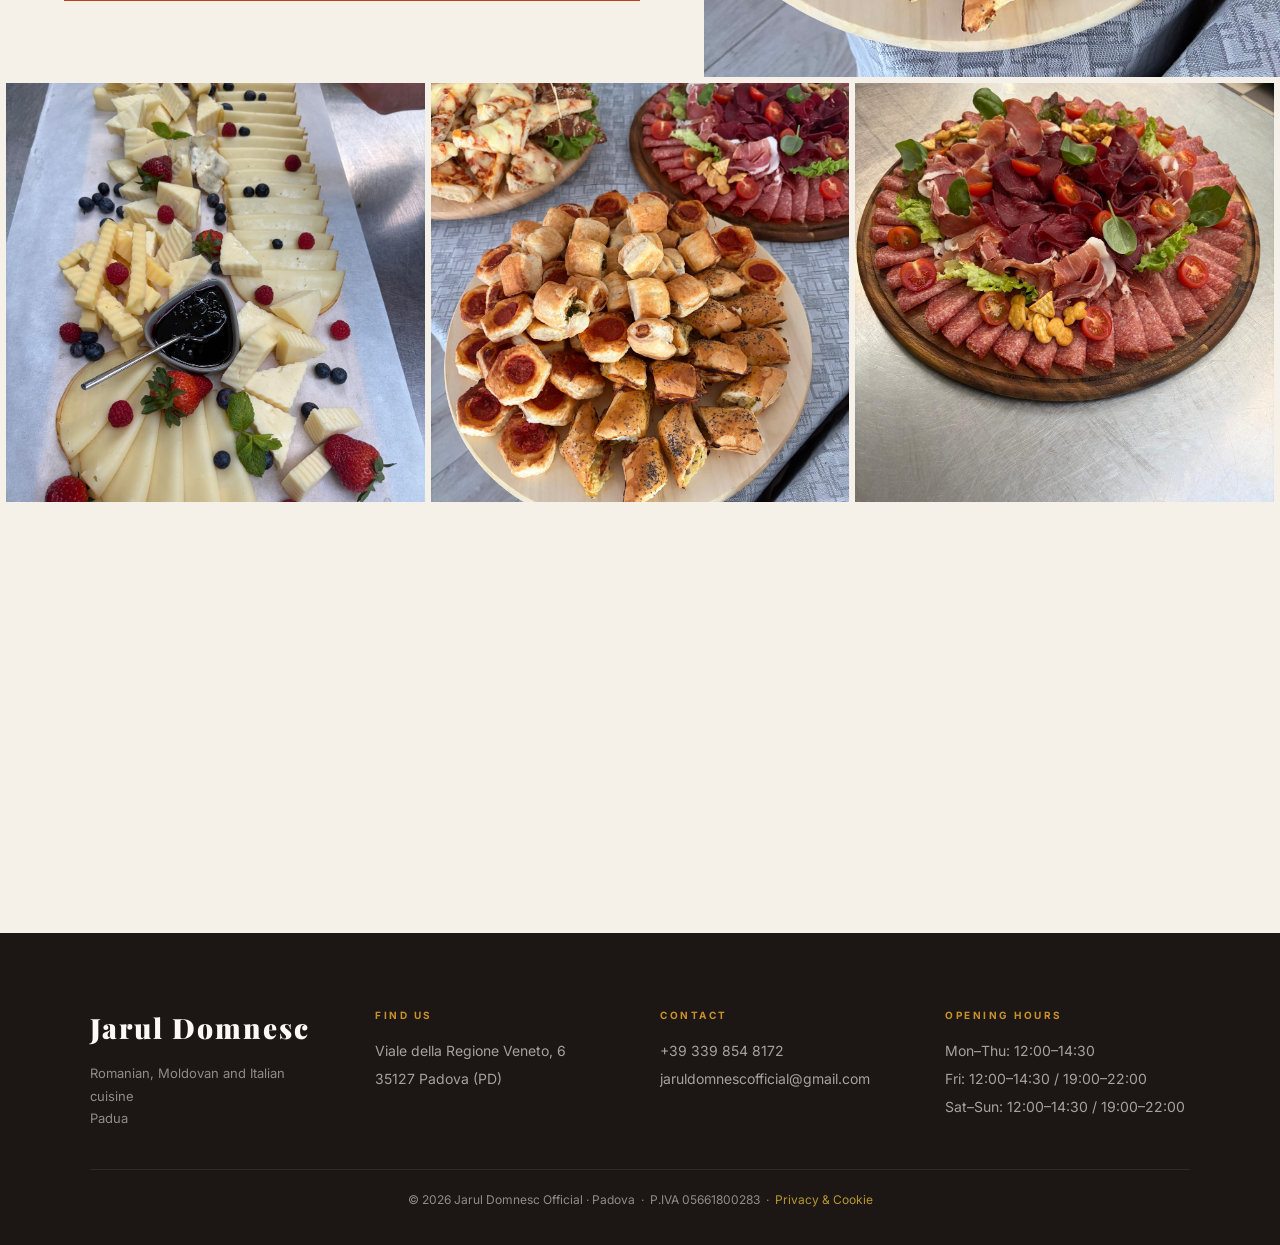
==== commit d6a94f18: "feat: aggiungi Schema.org Restaurant per SEO locale, correggi gerarchia heading footer (h4->h3)" ====
--- a/index.html
+++ b/index.html
@@ -13,12 +13,38 @@
   <link rel="preconnect" href="https://fonts.gstatic.com" crossorigin>
   <link href="https://fonts.googleapis.com/css2?family=Playfair+Display:ital,wght@0,700;0,900;1,700&family=Inter:wght@400;600;700&display=swap" rel="stylesheet">
   <link rel="stylesheet" href="assets/css/style.css">
+  <script type="application/ld+json">
+  {
+    "@context": "https://schema.org",
+    "@type": "Restaurant",
+    "name": "Jarul Domnesc Official",
+    "image": "https://jaruldomnescofficial.it/assets/tagliere1.jpeg",
+    "telephone": "+39 339 854 8172",
+    "email": "jaruldomnescofficial@gmail.com",
+    "url": "https://jaruldomnescofficial.it/",
+    "servesCuisine": ["Romanian", "Moldovan", "Italian"],
+    "address": {
+      "@type": "PostalAddress",
+      "streetAddress": "Viale della Regione Veneto, 6",
+      "addressLocality": "Padova",
+      "postalCode": "35127",
+      "addressCountry": "IT"
+    },
+    "openingHoursSpecification": [
+      { "@type": "OpeningHoursSpecification", "dayOfWeek": ["Monday","Tuesday","Wednesday","Thursday"], "opens": "12:00", "closes": "14:30" },
+      { "@type": "OpeningHoursSpecification", "dayOfWeek": "Friday", "opens": "12:00", "closes": "14:30" },
+      { "@type": "OpeningHoursSpecification", "dayOfWeek": "Friday", "opens": "19:00", "closes": "22:00" },
+      { "@type": "OpeningHoursSpecification", "dayOfWeek": ["Saturday","Sunday"], "opens": "12:00", "closes": "14:30" },
+      { "@type": "OpeningHoursSpecification", "dayOfWeek": ["Saturday","Sunday"], "opens": "19:00", "closes": "22:00" }
+    ]
+  }
+  </script>
   <style>
     .hero-video-wrap { position: absolute; inset: 0; overflow: hidden; z-index: 0; }
     .hero-video-wrap video { width: 100%; height: 100%; object-fit: cover; display: block; }
     .hero-video-wrap img { position: absolute; inset: 0; width: 100%; height: 100%; object-fit: cover; z-index: -1; }
 
-    /* ─── Language switcher ─────────────────────────────────────────── */
+    /* ─── Language switcher ────────────────────────────────────────────────────────────────────────────────────────────── */
     .lang-switcher {
       display: flex;
       align-items: center;
@@ -82,7 +108,7 @@
 
     <section class="hero" aria-label="Hero">
       <div class="hero-video-wrap" aria-hidden="true">
-        <img src="assets/tagliere2.jpeg" alt="">
+        <img src="assets/tagliere2.jpeg" alt="" width="1026" height="1600" fetchpriority="high">
         <video autoplay muted loop playsinline preload="none">
           <source src="assets/WhatsApp Video 2026-06-10 at 07.23.28.mp4" type="video/mp4">
         </video>
@@ -160,16 +186,16 @@
         <p class="footer-tagline" data-i18n="footer.tagline">Cucina rumena, moldava e italiana<br>Padova</p>
       </div>
       <div class="footer-col">
-        <h4 data-i18n="footer.where">Dove Siamo</h4>
+        <h3 data-i18n="footer.where">Dove Siamo</h3>
         <address>Viale della Regione Veneto, 6<br>35127 Padova (PD)</address>
       </div>
       <div class="footer-col">
-        <h4 data-i18n="footer.contacts">Contatti</h4>
+        <h3 data-i18n="footer.contacts">Contatti</h3>
         <p><a href="tel:+393398548172">+39 339 854 8172</a></p>
         <p><a href="mailto:jaruldomnescofficial@gmail.com">jaruldomnescofficial@gmail.com</a></p>
       </div>
       <div class="footer-col">
-        <h4 data-i18n="footer.hours">Orari</h4>
+        <h3 data-i18n="footer.hours">Orari</h3>
         <p data-i18n="footer.schedule">Lun&ndash;Gio: 12:00&ndash;14:30<br>Ven: 12:00&ndash;14:30 / 19:00&ndash;22:00<br>Sab&ndash;Dom: 12:00&ndash;14:30 / 19:00&ndash;22:00</p>
       </div>
     </div>
--- a/assets/css/style.css
+++ b/assets/css/style.css
@@ -28,7 +28,8 @@
 
 .topnav { position: fixed; top: 0; left: 0; width: 100%; background-color: var(--bg); z-index: 1000; box-shadow: 0 1px 4px rgba(0,0,0,0.08); display: flex; flex-direction: column; align-items: stretch; }
 .nav-top-row { display: flex; align-items: center; justify-content: center; padding: 16px 24px 0; position: relative; }
-.logo { display: flex; align-items: center; } .logo img { height: 44px; width: auto; display: block; mix-blend-mode: multiply; } font-family: var(--font-display); font-size: clamp(20px, 3vw, 36px); font-weight: 900; letter-spacing: 2px; text-align: center; color: var(--black); }
+.logo { display: flex; align-items: center; }
+.logo img { height: 44px; width: auto; display: block; mix-blend-mode: multiply; }
 .logo em { font-style: normal; color: inherit; }
 .nav-links { display: flex; align-items: center; justify-content: center; gap: clamp(14px, 3vw, 44px); padding: 10px 24px 14px; border-top: 1px solid rgba(0,0,0,0.09); margin-top: 10px; flex-wrap: wrap; }
 .nav-links a { font-size: clamp(10px, 1.1vw, 12px); font-weight: 700; letter-spacing: 2px; color: var(--black); padding: 4px 2px; border-bottom: 2px solid transparent; transition: color .2s, border-color .2s; white-space: nowrap; text-transform: uppercase; }
@@ -51,7 +52,7 @@
 .hero-badge { display: inline-block; font-size: 10px; font-weight: 700; letter-spacing: 3px; color: var(--gold); border: 1.5px solid var(--gold); padding: 5px 14px; margin-bottom: 22px; text-transform: uppercase; }
 .hero-title { font-family: var(--font-display); font-size: clamp(44px, 8.5vw, 96px); font-weight: 900; color: var(--white); line-height: 1.0; letter-spacing: 1px; margin-bottom: 22px; }
 .hero-title em { font-style: italic; color: var(--accent-light); }
-.hero-sub { font-size: clamp(14px, 1.5vw, 17px); color: rgba(255,255,255,0.80); line-height: 1.75; max-width: 480px; margin-bottom: 34px; }
+.hero-sub { font-size: clamp(14px, 1.5vw, 17px); color: rgba(255,255,255,0.80); line-height: 1.75; max-width: 480px; margin-bottom: 34px; min-height: 5.25em; }
 .hero-ctas { display: flex; gap: 14px; flex-wrap: wrap; }
 .btn-primary { display: inline-block; background-color: var(--accent); color: var(--white); font-size: 11px; font-weight: 700; letter-spacing: 2.5px; padding: 16px 34px; transition: background .2s; text-transform: uppercase; }
 .btn-primary:hover { background-color: var(--accent-dark); }
@@ -106,11 +107,11 @@
 .footer-logo { font-family: var(--font-display); font-size: 28px; font-weight: 900; letter-spacing: 2px; color: var(--white); }
 .footer-logo em { font-style: normal; color: inherit; }
 .footer-tagline { font-size: 13px; line-height: 1.7; color: rgba(255,255,255,0.50); max-width: 240px; }
-.footer-col h4 { font-size: 10px; font-weight: 700; letter-spacing: 2.5px; text-transform: uppercase; color: var(--gold); margin-bottom: 16px; }
+.footer-col h3, .footer-col h4 { font-size: 10px; font-weight: 700; letter-spacing: 2.5px; text-transform: uppercase; color: var(--gold); margin-bottom: 16px; }
 .footer-col p, .footer-col address { font-size: 14px; line-height: 2; font-style: normal; color: rgba(255,255,255,0.60); }
 .footer-col a { color: rgba(255,255,255,0.60); transition: color .2s; }
 .footer-col a:hover { color: var(--accent-light); }
-.footer-bottom { border-top: 1px solid rgba(255,255,255,0.08); padding-top: 22px; text-align: center; font-size: 12px; color: rgba(255,255,255,0.28); max-width: 1100px; margin: 0 auto; }
+.footer-bottom { border-top: 1px solid rgba(255,255,255,0.08); padding-top: 22px; text-align: center; font-size: 12px; color: rgba(255,255,255,0.5); max-width: 1100px; margin: 0 auto; }
 
 .nav-spacer { height: clamp(72px, 10vw, 110px); }
 
@@ -156,7 +157,9 @@
 /* Scroll to top button */
 .scroll-top { position: fixed; bottom: 28px; left: 28px; width: 48px; height: 48px; border-radius: 50%; background: var(--footer-bg); color: var(--white); border: 2px solid rgba(255,255,255,0.2); font-size: 22px; cursor: pointer; display: flex; align-items: center; justify-content: center; opacity: 0; visibility: hidden; transition: opacity .3s, visibility .3s, background .2s; z-index: 999; }
 .scroll-top.visible { opacity: 1; visibility: visible; }
-.scroll-top:hover { background: var(--accent); border-color: var(--accent); }
+@media (hover: hover) and (pointer: fine) {
+  .scroll-top:hover { background: var(--accent); border-color: var(--accent); }
+}
 
 /* Page hero (struttura, eventi, 404) */
 .page-hero { position: relative; height: 340px; overflow: hidden; display: flex; align-items: flex-end; margin-top: clamp(72px, 10vw, 110px); }
@@ -165,7 +168,7 @@
 .page-hero-content h1 { font-family: var(--font-display); font-size: clamp(2.2rem, 5vw, 3.5rem); color: #fff; margin: 0; }
 
 
-/* ─── Language switcher ────────────────────────────────────────────────────── */
+/* ─── Language switcher ───────────────────────────────────────────────────────────────────────────────────────────── */
 .lang-switcher {
   display: flex;
   align-items: center;
